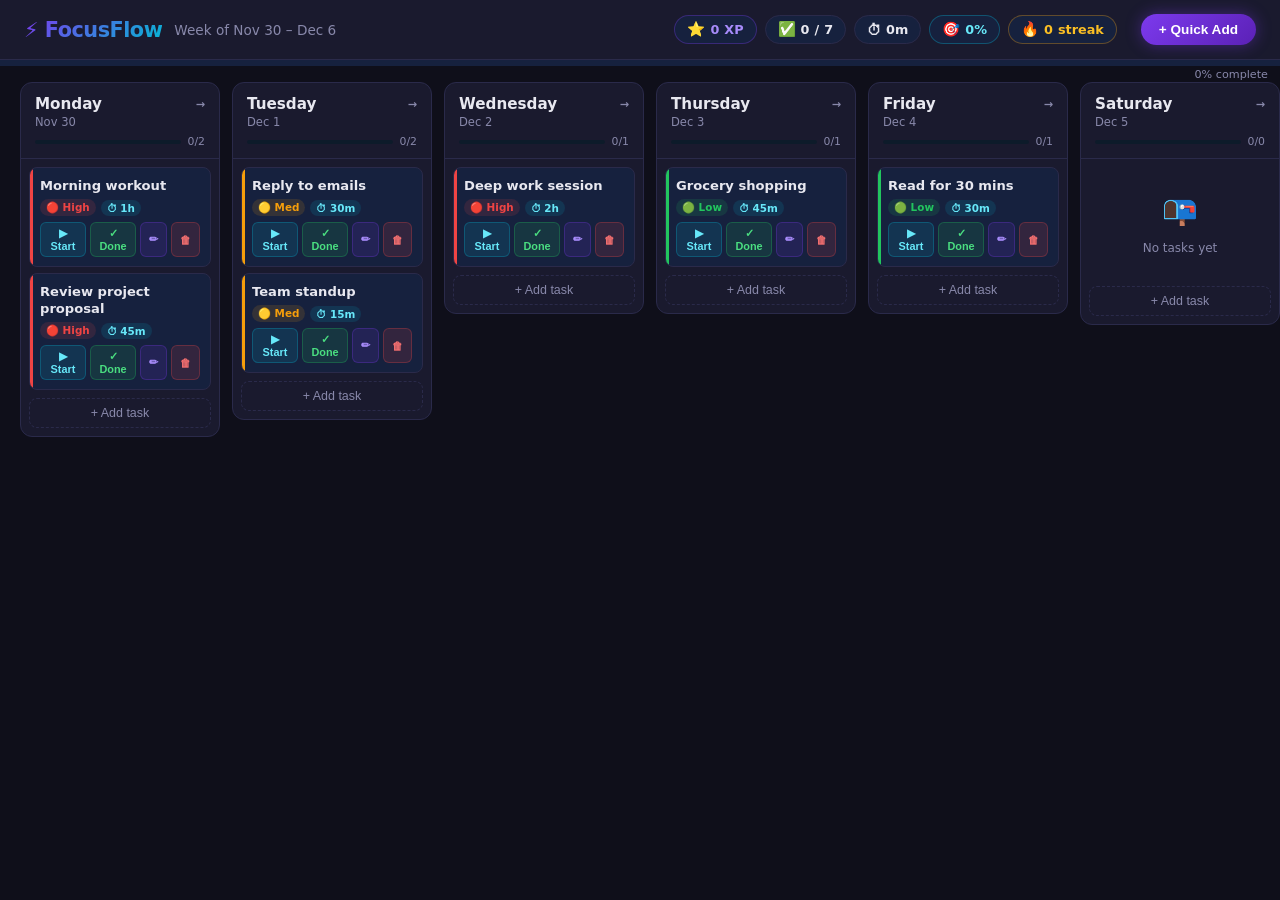
==== organize/index.html @ 524f30cc "Initial commit" ====
<!DOCTYPE html>
<html lang="en">
<head>
  <meta charset="UTF-8" />
  <meta name="viewport" content="width=device-width, initial-scale=1.0" />
  <title>FocusFlow — Weekly Planner</title>
  <link rel="stylesheet" href="styles.css" />
</head>
<body>

  <!-- ===== WEEK VIEW ===== -->
  <div id="app-week" class="view active">

    <!-- Header -->
    <header class="header">
      <div class="header-left">
        <div class="logo">⚡ FocusFlow</div>
        <div class="week-label" id="week-label">This Week</div>
      </div>
      <div class="header-stats">
        <div class="stat-pill xp-pill" title="XP earned this week">
          <span class="stat-icon">⭐</span>
          <span id="total-xp">0</span> XP
        </div>
        <div class="stat-pill" title="Tasks completed">
          <span class="stat-icon">✅</span>
          <span id="tasks-done">0</span>/<span id="tasks-total">0</span>
        </div>
        <div class="stat-pill" title="Time worked">
          <span class="stat-icon">⏱</span>
          <span id="time-worked">0h 0m</span>
        </div>
        <div class="stat-pill completion-pill" title="Completion rate">
          <span class="stat-icon">🎯</span>
          <span id="completion-pct">0%</span>
        </div>
        <div class="stat-pill streak-pill" title="Day streak">
          <span class="stat-icon">🔥</span>
          <span id="streak-count">0</span> streak
        </div>
      </div>
      <button class="btn-add-task header-add" id="btn-open-quick-add">+ Quick Add</button>
    </header>

    <!-- Weekly progress bar -->
    <div class="weekly-progress-bar">
      <div class="weekly-progress-fill" id="weekly-progress-fill"></div>
      <span class="weekly-progress-label" id="weekly-progress-label">0% complete</span>
    </div>

    <!-- Board -->
    <div class="board" id="board">
      <!-- Columns injected by JS -->
    </div>

  </div>

  <!-- ===== DAY VIEW ===== -->
  <div id="app-day" class="view">
    <header class="header day-header">
      <button class="btn-back" id="btn-back">← Week</button>
      <div class="day-title" id="day-title">Monday</div>
      <div class="day-stats">
        <div class="stat-pill"><span class="stat-icon">✅</span><span id="day-done">0</span>/<span id="day-total">0</span></div>
        <div class="stat-pill"><span class="stat-icon">⏱</span><span id="day-time">0h 0m</span></div>
        <div class="stat-pill xp-pill"><span class="stat-icon">⭐</span><span id="day-xp">0</span> XP</div>
      </div>
    </header>

    <div class="day-progress-bar">
      <div class="day-progress-fill" id="day-progress-fill"></div>
      <span class="day-progress-label" id="day-progress-label">0% complete</span>
    </div>

    <div class="day-layout">
      <!-- Time slots -->
      <div class="time-column" id="time-column">
        <!-- injected by JS -->
      </div>
      <!-- Unscheduled tasks -->
      <div class="unscheduled-panel">
        <div class="unscheduled-header">📋 Unscheduled</div>
        <div class="unscheduled-list" id="unscheduled-list"></div>
      </div>
    </div>
  </div>

  <!-- ===== TASK MODAL ===== -->
  <div class="modal-overlay" id="task-modal" style="display:none">
    <div class="modal">
      <div class="modal-header">
        <h2 id="modal-title">New Task</h2>
        <button class="modal-close" id="modal-close">✕</button>
      </div>
      <div class="modal-body">
        <label>Task name</label>
        <input type="text" id="task-name-input" placeholder="What needs to be done?" autocomplete="off" />

        <label>Day</label>
        <select id="task-day-select"></select>

        <label>Priority</label>
        <div class="priority-picker" id="priority-picker">
          <button class="priority-btn" data-priority="high">🔴 High</button>
          <button class="priority-btn" data-priority="medium">🟡 Medium</button>
          <button class="priority-btn" data-priority="low">🟢 Low</button>
        </div>

        <label>Estimated time</label>
        <div class="time-picker">
          <input type="number" id="task-hours" min="0" max="23" value="0" /> h
          <input type="number" id="task-minutes" min="0" max="59" value="30" /> m
        </div>

        <label>Due date <span class="optional">(optional)</span></label>
        <input type="date" id="task-due-date" />

        <label>Notes <span class="optional">(optional)</span></label>
        <textarea id="task-notes" placeholder="Any extra details..."></textarea>
      </div>
      <div class="modal-footer">
        <button class="btn-cancel" id="modal-cancel">Cancel</button>
        <button class="btn-save" id="modal-save">Save Task ✨</button>
      </div>
    </div>
  </div>

  <!-- ===== ACTIVE TIMER WIDGET ===== -->
  <div class="timer-widget" id="timer-widget" style="display:none">
    <div class="timer-task-name" id="timer-task-name">Task name</div>
    <div class="timer-ring-wrap">
      <svg class="timer-ring" viewBox="0 0 100 100">
        <circle class="ring-bg" cx="50" cy="50" r="44"/>
        <circle class="ring-fill" id="ring-fill" cx="50" cy="50" r="44"/>
      </svg>
      <div class="timer-display" id="timer-display">00:00</div>
    </div>
    <div class="timer-controls">
      <button class="timer-btn" id="timer-pause">⏸</button>
      <button class="timer-btn timer-stop" id="timer-stop">⏹ Done</button>
    </div>
  </div>

  <!-- ===== CONFETTI CANVAS ===== -->
  <canvas id="confetti-canvas"></canvas>

  <!-- ===== XP TOAST ===== -->
  <div class="xp-toast" id="xp-toast"></div>

  <script src="app.js"></script>
</body>
</html>
---- organize/styles.css ----
/* ===== RESET & BASE ===== */
*, *::before, *::after { box-sizing: border-box; margin: 0; padding: 0; }

:root {
  --bg: #0f0f1a;
  --surface: #1a1a2e;
  --surface2: #16213e;
  --surface3: #0d1b2a;
  --border: #2a2a4a;
  --text: #e8e8f0;
  --text-muted: #8888aa;
  --accent: #7c3aed;
  --accent-glow: #7c3aed66;
  --accent2: #06b6d4;
  --high: #ef4444;
  --high-bg: #ef444422;
  --medium: #f59e0b;
  --medium-bg: #f59e0b22;
  --low: #22c55e;
  --low-bg: #22c55e22;
  --complete: #22c55e;
  --complete-bg: #22c55e18;
  --radius: 12px;
  --radius-sm: 8px;
  --shadow: 0 4px 24px #00000066;
  --transition: 0.2s ease;
}

html, body {
  height: 100%;
  font-family: 'Segoe UI', system-ui, -apple-system, sans-serif;
  background: var(--bg);
  color: var(--text);
  overflow: hidden;
}

/* ===== VIEWS ===== */
.view { display: none; flex-direction: column; height: 100vh; overflow: hidden; }
.view.active { display: flex; }

/* ===== HEADER ===== */
.header {
  display: flex;
  align-items: center;
  gap: 16px;
  padding: 14px 24px;
  background: var(--surface);
  border-bottom: 1px solid var(--border);
  flex-shrink: 0;
  flex-wrap: wrap;
}

.header-left { display: flex; align-items: center; gap: 12px; }

.logo {
  font-size: 1.3rem;
  font-weight: 800;
  background: linear-gradient(135deg, #7c3aed, #06b6d4);
  -webkit-background-clip: text;
  -webkit-text-fill-color: transparent;
  background-clip: text;
  letter-spacing: -0.5px;
}

.week-label { font-size: 0.85rem; color: var(--text-muted); }

.header-stats {
  display: flex;
  gap: 8px;
  flex-wrap: wrap;
  margin-left: auto;
}

.stat-pill {
  display: flex;
  align-items: center;
  gap: 5px;
  padding: 5px 12px;
  background: var(--surface2);
  border: 1px solid var(--border);
  border-radius: 999px;
  font-size: 0.8rem;
  font-weight: 600;
  color: var(--text);
  white-space: nowrap;
}

.xp-pill { border-color: #7c3aed55; color: #a78bfa; }
.streak-pill { border-color: #f59e0b55; color: #fbbf24; }
.completion-pill { border-color: #06b6d455; color: #67e8f9; }
.stat-icon { font-size: 0.9rem; }

.header-add {
  margin-left: 8px;
  padding: 8px 18px;
  background: linear-gradient(135deg, #7c3aed, #5b21b6);
  color: #fff;
  border: none;
  border-radius: 999px;
  font-size: 0.85rem;
  font-weight: 700;
  cursor: pointer;
  transition: transform var(--transition), box-shadow var(--transition);
  box-shadow: 0 0 16px var(--accent-glow);
}
.header-add:hover { transform: scale(1.05); box-shadow: 0 0 24px var(--accent-glow); }
.header-add:active { transform: scale(0.97); }

/* ===== WEEKLY PROGRESS BAR ===== */
.weekly-progress-bar {
  position: relative;
  height: 6px;
  background: var(--surface2);
  flex-shrink: 0;
  overflow: visible;
}
.weekly-progress-fill {
  height: 100%;
  background: linear-gradient(90deg, #7c3aed, #06b6d4);
  border-radius: 0 3px 3px 0;
  transition: width 0.6s cubic-bezier(0.34, 1.56, 0.64, 1);
  box-shadow: 0 0 12px #7c3aed88;
  width: 0%;
}
.weekly-progress-label {
  position: absolute;
  right: 12px;
  top: 8px;
  font-size: 0.7rem;
  color: var(--text-muted);
}

/* ===== BOARD ===== */
.board {
  display: flex;
  gap: 12px;
  padding: 16px 20px;
  overflow-x: auto;
  overflow-y: hidden;
  flex: 1;
  align-items: flex-start;
}

.board::-webkit-scrollbar { height: 6px; }
.board::-webkit-scrollbar-track { background: transparent; }
.board::-webkit-scrollbar-thumb { background: var(--border); border-radius: 3px; }

/* ===== COLUMN ===== */
.column {
  flex: 0 0 200px;
  min-width: 180px;
  max-width: 220px;
  background: var(--surface);
  border: 1px solid var(--border);
  border-radius: var(--radius);
  display: flex;
  flex-direction: column;
  max-height: calc(100vh - 140px);
  transition: border-color var(--transition);
}

.column.drag-over {
  border-color: var(--accent);
  box-shadow: 0 0 20px var(--accent-glow);
}

.column-header {
  padding: 12px 14px 10px;
  border-bottom: 1px solid var(--border);
  cursor: pointer;
  user-select: none;
  transition: background var(--transition);
  border-radius: var(--radius) var(--radius) 0 0;
  flex-shrink: 0;
}
.column-header:hover { background: var(--surface2); }

.column-day-name {
  font-size: 0.95rem;
  font-weight: 700;
  color: var(--text);
  display: flex;
  align-items: center;
  justify-content: space-between;
}

.column-day-name .day-arrow { font-size: 0.7rem; color: var(--text-muted); }

.column-date {
  font-size: 0.72rem;
  color: var(--text-muted);
  margin-top: 2px;
}

.column-meta {
  display: flex;
  align-items: center;
  gap: 6px;
  margin-top: 6px;
}

.col-progress-bar {
  flex: 1;
  height: 4px;
  background: var(--surface3);
  border-radius: 2px;
  overflow: hidden;
}
.col-progress-fill {
  height: 100%;
  background: linear-gradient(90deg, #7c3aed, #06b6d4);
  border-radius: 2px;
  transition: width 0.5s ease;
}

.col-task-count {
  font-size: 0.68rem;
  color: var(--text-muted);
  white-space: nowrap;
}

.column.today .column-header { background: linear-gradient(135deg, #7c3aed18, #06b6d418); }
.column.today { border-color: #7c3aed66; }
.column.today .column-day-name { color: #a78bfa; }

/* Task list */
.task-list {
  padding: 8px;
  overflow-y: auto;
  flex: 1;
  display: flex;
  flex-direction: column;
  gap: 6px;
  min-height: 60px;
}
.task-list::-webkit-scrollbar { width: 4px; }
.task-list::-webkit-scrollbar-thumb { background: var(--border); border-radius: 2px; }

/* Add task button */
.col-add-btn {
  margin: 0 8px 8px;
  padding: 7px;
  background: transparent;
  border: 1px dashed var(--border);
  border-radius: var(--radius-sm);
  color: var(--text-muted);
  font-size: 0.78rem;
  cursor: pointer;
  transition: all var(--transition);
  flex-shrink: 0;
}
.col-add-btn:hover {
  border-color: var(--accent);
  color: var(--accent);
  background: var(--accent-glow);
}

/* ===== TASK CARD ===== */
.task-card {
  background: var(--surface2);
  border: 1px solid var(--border);
  border-radius: var(--radius-sm);
  padding: 9px 10px;
  cursor: grab;
  transition: transform var(--transition), box-shadow var(--transition), border-color var(--transition), opacity var(--transition);
  position: relative;
  overflow: hidden;
  user-select: none;
}

.task-card::before {
  content: '';
  position: absolute;
  left: 0; top: 0; bottom: 0;
  width: 3px;
  border-radius: 3px 0 0 3px;
}
.task-card[data-priority="high"]::before { background: var(--high); }
.task-card[data-priority="medium"]::before { background: var(--medium); }
.task-card[data-priority="low"]::before { background: var(--low); }

.task-card:hover {
  transform: translateY(-2px);
  box-shadow: 0 6px 20px #00000055;
  border-color: #3a3a5a;
}
.task-card:active { cursor: grabbing; transform: scale(0.97); opacity: 0.85; }

.task-card.dragging { opacity: 0.4; transform: scale(0.95); }

.task-card.completed {
  background: var(--complete-bg);
  border-color: #22c55e44;
  opacity: 0.75;
}
.task-card.completed .task-name { text-decoration: line-through; color: var(--text-muted); }

.task-card.active-timer {
  border-color: #06b6d4;
  box-shadow: 0 0 16px #06b6d444;
  animation: pulse-border 2s infinite;
}

@keyframes pulse-border {
  0%, 100% { box-shadow: 0 0 8px #06b6d444; }
  50% { box-shadow: 0 0 20px #06b6d488; }
}

.task-name {
  font-size: 0.82rem;
  font-weight: 600;
  color: var(--text);
  line-height: 1.3;
  margin-bottom: 5px;
}

.task-meta {
  display: flex;
  align-items: center;
  gap: 5px;
  flex-wrap: wrap;
}

.task-badge {
  font-size: 0.65rem;
  padding: 2px 6px;
  border-radius: 999px;
  font-weight: 600;
}
.badge-high { background: var(--high-bg); color: var(--high); }
.badge-medium { background: var(--medium-bg); color: var(--medium); }
.badge-low { background: var(--low-bg); color: var(--low); }
.badge-time { background: #06b6d422; color: #67e8f9; }

.task-actions {
  display: flex;
  gap: 4px;
  margin-top: 6px;
}

.task-btn {
  flex: 1;
  padding: 4px 6px;
  border: none;
  border-radius: 6px;
  font-size: 0.68rem;
  font-weight: 600;
  cursor: pointer;
  transition: all var(--transition);
}

.btn-start {
  background: #06b6d422;
  color: #67e8f9;
  border: 1px solid #06b6d444;
}
.btn-start:hover { background: #06b6d444; }

.btn-complete {
  background: #22c55e22;
  color: #4ade80;
  border: 1px solid #22c55e44;
}
.btn-complete:hover { background: #22c55e44; }

.btn-edit {
  background: #7c3aed22;
  color: #a78bfa;
  border: 1px solid #7c3aed44;
  flex: 0 0 auto;
  padding: 4px 8px;
}
.btn-edit:hover { background: #7c3aed44; }

.btn-delete {
  background: #ef444422;
  color: #f87171;
  border: 1px solid #ef444444;
  flex: 0 0 auto;
  padding: 4px 8px;
}
.btn-delete:hover { background: #ef444444; }

/* ===== DAY VIEW ===== */
.day-header { gap: 12px; }

.btn-back {
  background: var(--surface2);
  border: 1px solid var(--border);
  color: var(--text);
  padding: 7px 14px;
  border-radius: 999px;
  font-size: 0.82rem;
  font-weight: 600;
  cursor: pointer;
  transition: all var(--transition);
}
.btn-back:hover { border-color: var(--accent); color: var(--accent); }

.day-title {
  font-size: 1.2rem;
  font-weight: 800;
  background: linear-gradient(135deg, #a78bfa, #67e8f9);
  -webkit-background-clip: text;
  -webkit-text-fill-color: transparent;
  background-clip: text;
}

.day-stats { display: flex; gap: 8px; margin-left: auto; flex-wrap: wrap; }

.day-progress-bar {
  position: relative;
  height: 6px;
  background: var(--surface2);
  flex-shrink: 0;
}
.day-progress-fill {
  height: 100%;
  background: linear-gradient(90deg, #7c3aed, #06b6d4);
  transition: width 0.6s cubic-bezier(0.34, 1.56, 0.64, 1);
  box-shadow: 0 0 12px #7c3aed88;
  width: 0%;
}
.day-progress-label {
  position: absolute;
  right: 12px;
  top: 8px;
  font-size: 0.7rem;
  color: var(--text-muted);
}

.day-layout {
  display: flex;
  flex: 1;
  overflow: hidden;
  gap: 0;
}

/* Time column */
.time-column {
  flex: 1;
  overflow-y: auto;
  padding: 12px 16px;
  display: flex;
  flex-direction: column;
  gap: 4px;
}
.time-column::-webkit-scrollbar { width: 4px; }
.time-column::-webkit-scrollbar-thumb { background: var(--border); border-radius: 2px; }

.time-slot {
  display: flex;
  align-items: flex-start;
  gap: 10px;
  min-height: 56px;
  border-radius: var(--radius-sm);
  padding: 4px 6px;
  transition: background var(--transition);
}
.time-slot.drag-over { background: var(--accent-glow); }

.time-label {
  font-size: 0.72rem;
  color: var(--text-muted);
  width: 44px;
  flex-shrink: 0;
  padding-top: 6px;
  font-weight: 600;
}

.slot-content {
  flex: 1;
  min-height: 44px;
  border-radius: var(--radius-sm);
  border: 1px dashed transparent;
  padding: 4px;
  display: flex;
  flex-direction: column;
  gap: 4px;
  transition: border-color var(--transition);
}
.time-slot.drag-over .slot-content { border-color: var(--accent); }

/* Unscheduled panel */
.unscheduled-panel {
  width: 220px;
  flex-shrink: 0;
  background: var(--surface);
  border-left: 1px solid var(--border);
  display: flex;
  flex-direction: column;
  overflow: hidden;
}

.unscheduled-header {
  padding: 14px 16px 10px;
  font-size: 0.85rem;
  font-weight: 700;
  color: var(--text-muted);
  border-bottom: 1px solid var(--border);
  flex-shrink: 0;
}

.unscheduled-list {
  flex: 1;
  overflow-y: auto;
  padding: 8px;
  display: flex;
  flex-direction: column;
  gap: 6px;
  min-height: 60px;
}
.unscheduled-list::-webkit-scrollbar { width: 4px; }
.unscheduled-list::-webkit-scrollbar-thumb { background: var(--border); border-radius: 2px; }

.unscheduled-list.drag-over {
  background: var(--accent-glow);
  border-radius: var(--radius-sm);
}

/* ===== MODAL ===== */
.modal-overlay {
  position: fixed;
  inset: 0;
  background: #00000088;
  backdrop-filter: blur(6px);
  z-index: 100;
  display: flex;
  align-items: center;
  justify-content: center;
  animation: fade-in 0.15s ease;
}

@keyframes fade-in { from { opacity: 0; } to { opacity: 1; } }

.modal {
  background: var(--surface);
  border: 1px solid var(--border);
  border-radius: 16px;
  width: 420px;
  max-width: 95vw;
  box-shadow: var(--shadow);
  animation: slide-up 0.2s cubic-bezier(0.34, 1.56, 0.64, 1);
}

@keyframes slide-up {
  from { transform: translateY(30px) scale(0.95); opacity: 0; }
  to { transform: translateY(0) scale(1); opacity: 1; }
}

.modal-header {
  display: flex;
  align-items: center;
  justify-content: space-between;
  padding: 18px 20px 14px;
  border-bottom: 1px solid var(--border);
}

.modal-header h2 { font-size: 1rem; font-weight: 700; }

.modal-close {
  background: none;
  border: none;
  color: var(--text-muted);
  font-size: 1rem;
  cursor: pointer;
  padding: 4px 8px;
  border-radius: 6px;
  transition: all var(--transition);
}
.modal-close:hover { background: var(--surface2); color: var(--text); }

.modal-body {
  padding: 16px 20px;
  display: flex;
  flex-direction: column;
  gap: 10px;
}

.modal-body label {
  font-size: 0.78rem;
  font-weight: 600;
  color: var(--text-muted);
  text-transform: uppercase;
  letter-spacing: 0.5px;
  margin-bottom: -4px;
}

.modal-body input[type="text"],
.modal-body input[type="date"],
.modal-body select,
.modal-body textarea {
  background: var(--surface2);
  border: 1px solid var(--border);
  border-radius: var(--radius-sm);
  color: var(--text);
  padding: 10px 12px;
  font-size: 0.88rem;
  font-family: inherit;
  outline: none;
  transition: border-color var(--transition);
  width: 100%;
}
.modal-body input[type="text"]:focus,
.modal-body input[type="date"]:focus,
.modal-body select:focus,
.modal-body textarea:focus { border-color: var(--accent); }

/* Style the date picker calendar icon to match theme */
.modal-body input[type="date"]::-webkit-calendar-picker-indicator {
  filter: invert(0.7);
  cursor: pointer;
}

.modal-body textarea { resize: vertical; min-height: 70px; }
.modal-body select { cursor: pointer; }
.optional { font-size: 0.7rem; color: var(--text-muted); text-transform: none; font-weight: 400; }

.priority-picker { display: flex; gap: 8px; }
.priority-btn {
  flex: 1;
  padding: 8px 6px;
  background: var(--surface2);
  border: 1px solid var(--border);
  border-radius: var(--radius-sm);
  color: var(--text-muted);
  font-size: 0.78rem;
  font-weight: 600;
  cursor: pointer;
  transition: all var(--transition);
}
.priority-btn:hover { border-color: #555; color: var(--text); }
.priority-btn.selected[data-priority="high"] { background: var(--high-bg); border-color: var(--high); color: var(--high); }
.priority-btn.selected[data-priority="medium"] { background: var(--medium-bg); border-color: var(--medium); color: var(--medium); }
.priority-btn.selected[data-priority="low"] { background: var(--low-bg); border-color: var(--low); color: var(--low); }

.time-picker {
  display: flex;
  align-items: center;
  gap: 8px;
  font-size: 0.88rem;
  color: var(--text-muted);
}
.time-picker input[type="number"] {
  width: 64px;
  background: var(--surface2);
  border: 1px solid var(--border);
  border-radius: var(--radius-sm);
  color: var(--text);
  padding: 8px 10px;
  font-size: 0.88rem;
  outline: none;
  text-align: center;
}
.time-picker input[type="number"]:focus { border-color: var(--accent); }

.modal-footer {
  display: flex;
  gap: 10px;
  padding: 14px 20px 18px;
  border-top: 1px solid var(--border);
}

.btn-cancel {
  flex: 1;
  padding: 10px;
  background: var(--surface2);
  border: 1px solid var(--border);
  border-radius: var(--radius-sm);
  color: var(--text-muted);
  font-size: 0.85rem;
  font-weight: 600;
  cursor: pointer;
  transition: all var(--transition);
}
.btn-cancel:hover { border-color: #555; color: var(--text); }

.btn-save {
  flex: 2;
  padding: 10px;
  background: linear-gradient(135deg, #7c3aed, #5b21b6);
  border: none;
  border-radius: var(--radius-sm);
  color: #fff;
  font-size: 0.85rem;
  font-weight: 700;
  cursor: pointer;
  transition: all var(--transition);
  box-shadow: 0 0 16px var(--accent-glow);
}
.btn-save:hover { transform: scale(1.02); box-shadow: 0 0 24px var(--accent-glow); }
.btn-save:active { transform: scale(0.98); }

/* ===== TIMER WIDGET ===== */
.timer-widget {
  position: fixed;
  bottom: 24px;
  right: 24px;
  background: var(--surface);
  border: 1px solid #06b6d466;
  border-radius: 16px;
  padding: 16px 20px;
  box-shadow: 0 8px 32px #00000088, 0 0 32px #06b6d422;
  z-index: 90;
  min-width: 200px;
  animation: slide-up 0.3s cubic-bezier(0.34, 1.56, 0.64, 1);
}

.timer-task-name {
  font-size: 0.78rem;
  font-weight: 600;
  color: var(--text-muted);
  text-align: center;
  margin-bottom: 10px;
  max-width: 160px;
  overflow: hidden;
  text-overflow: ellipsis;
  white-space: nowrap;
}

.timer-ring-wrap {
  position: relative;
  width: 90px;
  height: 90px;
  margin: 0 auto 12px;
}

.timer-ring { width: 100%; height: 100%; transform: rotate(-90deg); }

.ring-bg { fill: none; stroke: var(--surface2); stroke-width: 8; }
.ring-fill {
  fill: none;
  stroke: #06b6d4;
  stroke-width: 8;
  stroke-linecap: round;
  stroke-dasharray: 276.46;
  stroke-dashoffset: 0;
  transition: stroke-dashoffset 1s linear;
  filter: drop-shadow(0 0 6px #06b6d4);
}

.timer-display {
  position: absolute;
  inset: 0;
  display: flex;
  align-items: center;
  justify-content: center;
  font-size: 1.2rem;
  font-weight: 800;
  color: #67e8f9;
  font-variant-numeric: tabular-nums;
}

.timer-controls { display: flex; gap: 8px; }

.timer-btn {
  flex: 1;
  padding: 7px;
  background: var(--surface2);
  border: 1px solid var(--border);
  border-radius: var(--radius-sm);
  color: var(--text);
  font-size: 0.78rem;
  font-weight: 600;
  cursor: pointer;
  transition: all var(--transition);
}
.timer-btn:hover { border-color: #06b6d4; color: #67e8f9; }
.timer-stop { background: #22c55e22; border-color: #22c55e44; color: #4ade80; }
.timer-stop:hover { background: #22c55e44; }

/* ===== CONFETTI ===== */
#confetti-canvas {
  position: fixed;
  inset: 0;
  pointer-events: none;
  z-index: 200;
}

/* ===== XP TOAST ===== */
.xp-toast {
  position: fixed;
  top: 80px;
  left: 50%;
  transform: translateX(-50%) translateY(-20px);
  background: linear-gradient(135deg, #7c3aed, #06b6d4);
  color: #fff;
  padding: 10px 24px;
  border-radius: 999px;
  font-size: 0.9rem;
  font-weight: 700;
  pointer-events: none;
  opacity: 0;
  z-index: 300;
  transition: opacity 0.3s, transform 0.3s;
  box-shadow: 0 4px 20px #7c3aed66;
}
.xp-toast.show {
  opacity: 1;
  transform: translateX(-50%) translateY(0);
}

/* ===== EMPTY STATE ===== */
.empty-state {
  text-align: center;
  padding: 20px 10px;
  color: var(--text-muted);
  font-size: 0.75rem;
  line-height: 1.6;
}
.empty-state .empty-icon { font-size: 1.8rem; margin-bottom: 6px; }

/* ===== DUE DATE STYLES ===== */
.due-divider {
  font-size: 0.68rem;
  font-weight: 700;
  color: var(--text-muted);
  text-transform: uppercase;
  letter-spacing: 0.5px;
  padding: 4px 2px 2px;
  border-top: 1px dashed var(--border);
  margin-top: 4px;
}

/* Ghost card — task shown on its due day but assigned elsewhere */
.task-card.due-ghost {
  background: transparent;
  border: 1px dashed #7c3aed66;
  opacity: 0.85;
  cursor: pointer;
}
.task-card.due-ghost:hover {
  border-color: #7c3aed;
  background: #7c3aed0d;
  transform: translateY(-1px);
}
.task-card.due-ghost.overdue {
  border-color: #ef444466;
}
.task-card.due-ghost.overdue:hover { border-color: var(--high); background: #ef44440d; }

.due-ghost-note {
  font-size: 0.65rem;
  color: var(--text-muted);
  margin-top: 4px;
  font-style: italic;
}
.task-card.due-ghost.overdue .due-ghost-note { color: #f87171; }

/* Badge variants for due dates */
.badge-due { background: #7c3aed22; color: #a78bfa; }
.badge-overdue { background: #ef444422; color: #f87171; }
.badge-assigned { background: #06b6d422; color: #67e8f9; }

/* ===== SCROLLBAR GLOBAL ===== */
::-webkit-scrollbar { width: 6px; height: 6px; }
::-webkit-scrollbar-track { background: transparent; }
::-webkit-scrollbar-thumb { background: var(--border); border-radius: 3px; }

/* ===== RESPONSIVE ===== */
@media (max-width: 700px) {
  .board { padding: 10px; gap: 8px; }
  .column { flex: 0 0 160px; min-width: 150px; }
  .header { padding: 10px 14px; }
  .header-stats { gap: 5px; }
  .stat-pill { padding: 4px 8px; font-size: 0.72rem; }
  .unscheduled-panel { width: 170px; }
}
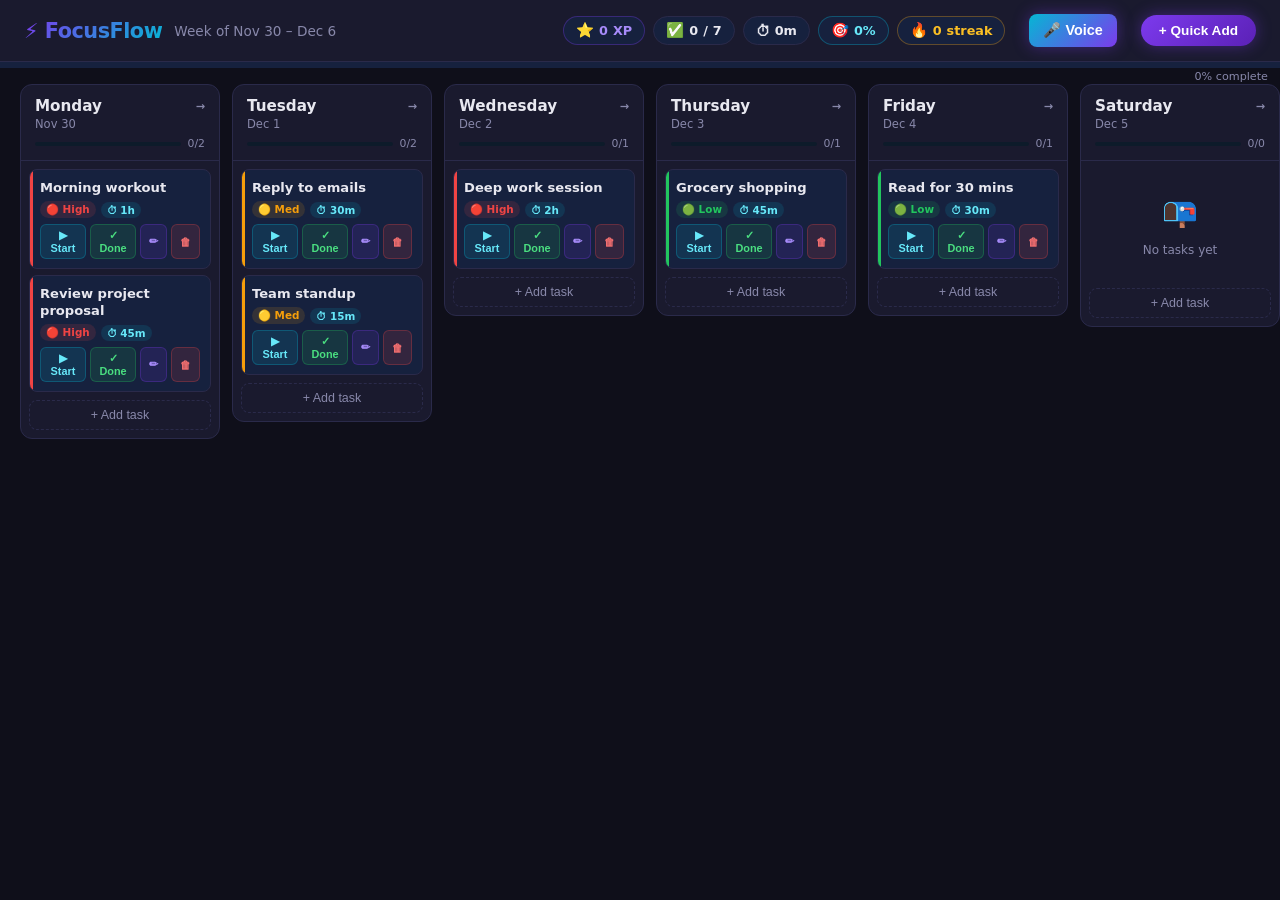
==== commit 97bfd630: "Add voice-to-tasks feature to FocusFlow - Speak (or type) a brain-dump and have it turned into sched" ====
--- a/organize/index.html
+++ b/organize/index.html
@@ -39,6 +39,7 @@
           <span id="streak-count">0</span> streak
         </div>
       </div>
+      <button class="btn-voice header-add" id="btn-open-voice" title="Add tasks by voice">🎤 Voice</button>
       <button class="btn-add-task header-add" id="btn-open-quick-add">+ Quick Add</button>
     </header>
 
@@ -125,6 +126,59 @@
     </div>
   </div>
 
+  <!-- ===== VOICE MODAL ===== -->
+  <div class="modal-overlay" id="voice-modal" style="display:none">
+    <div class="modal voice-modal">
+      <div class="modal-header">
+        <h2>🎤 Talk to add tasks</h2>
+        <button class="modal-close" id="voice-close">✕</button>
+      </div>
+      <div class="modal-body">
+        <p class="voice-hint">Just say what's on your mind — I'll turn it into tasks and drop them on the right days.
+          Try: <em>"Finish my lab report by Wednesday, it's urgent, and go to the gym tomorrow for an hour."</em></p>
+
+        <div class="voice-mic-wrap">
+          <button class="voice-mic" id="voice-mic" aria-label="Start recording">
+            <span class="voice-mic-icon">🎙️</span>
+            <span class="voice-mic-pulse"></span>
+          </button>
+          <div class="voice-status" id="voice-status">Tap the mic and start talking</div>
+        </div>
+
+        <div class="voice-transcript" id="voice-transcript" contenteditable="true"
+             data-placeholder="…or type here if you'd rather not talk"></div>
+
+        <div class="voice-engine-row">
+          <span id="voice-engine-label">Parser: on-device (no key needed)</span>
+          <button class="voice-settings-btn" id="voice-settings-btn" title="Use an LLM instead">⚙ LLM</button>
+        </div>
+
+        <div class="voice-settings" id="voice-settings" style="display:none">
+          <label>LLM endpoint (OpenAI-compatible)</label>
+          <input type="text" id="llm-endpoint" placeholder="https://api.openai.com/v1/chat/completions" />
+          <label>Model</label>
+          <input type="text" id="llm-model" placeholder="gpt-4o-mini" />
+          <label>API key <span class="optional">(stored only in your browser)</span></label>
+          <input type="password" id="llm-key" placeholder="sk-…" autocomplete="off" />
+          <div class="voice-settings-actions">
+            <button class="btn-cancel" id="llm-clear">Use on-device</button>
+            <button class="btn-save" id="llm-save">Save LLM</button>
+          </div>
+        </div>
+
+        <div class="voice-review" id="voice-review" style="display:none">
+          <div class="voice-review-title">Review &amp; edit before adding</div>
+          <div class="voice-review-list" id="voice-review-list"></div>
+        </div>
+      </div>
+      <div class="modal-footer">
+        <button class="btn-cancel" id="voice-cancel">Cancel</button>
+        <button class="btn-save" id="voice-parse">Parse ✨</button>
+        <button class="btn-save" id="voice-add" style="display:none">Add tasks ✅</button>
+      </div>
+    </div>
+  </div>
+
   <!-- ===== ACTIVE TIMER WIDGET ===== -->
   <div class="timer-widget" id="timer-widget" style="display:none">
     <div class="timer-task-name" id="timer-task-name">Task name</div>
@@ -148,5 +202,7 @@
   <div class="xp-toast" id="xp-toast"></div>
 
   <script src="app.js"></script>
+  <script src="voice-parser.js"></script>
+  <script src="voice.js"></script>
 </body>
 </html>
--- a/organize/styles.css
+++ b/organize/styles.css
@@ -866,3 +866,92 @@
   .stat-pill { padding: 4px 8px; font-size: 0.72rem; }
   .unscheduled-panel { width: 170px; }
 }
+
+/* ===== VOICE FEATURE ===== */
+.btn-voice {
+  background: linear-gradient(135deg, #06b6d4, #7c3aed);
+  color: #fff; border: none; border-radius: var(--radius-sm);
+  padding: 8px 14px; font-weight: 700; cursor: pointer; font-size: .9rem;
+  transition: transform var(--transition), box-shadow var(--transition);
+}
+.btn-voice:hover { transform: translateY(-1px); box-shadow: 0 6px 18px #06b6d455; }
+
+.voice-modal { max-width: 560px; }
+.voice-hint { color: var(--text-muted); font-size: .9rem; margin-bottom: 18px; line-height: 1.5; }
+.voice-hint em { color: var(--accent2); font-style: italic; }
+
+.voice-mic-wrap { display: flex; flex-direction: column; align-items: center; gap: 12px; margin: 8px 0 18px; }
+.voice-mic {
+  position: relative; width: 84px; height: 84px; border-radius: 50%;
+  border: none; cursor: pointer; font-size: 2rem;
+  background: radial-gradient(circle at 30% 30%, #2a2a4a, #16213e);
+  box-shadow: inset 0 0 0 2px var(--border); transition: transform var(--transition);
+  display: grid; place-items: center;
+}
+.voice-mic:hover { transform: scale(1.05); }
+.voice-mic-icon { position: relative; z-index: 2; }
+.voice-mic-pulse { position: absolute; inset: 0; border-radius: 50%; }
+.voice-mic.recording { box-shadow: inset 0 0 0 2px #ef4444, 0 0 30px #ef444466; }
+.voice-mic.recording .voice-mic-pulse {
+  border: 2px solid #ef4444; animation: micpulse 1.4s ease-out infinite;
+}
+@keyframes micpulse {
+  0% { transform: scale(1); opacity: .7; }
+  100% { transform: scale(1.8); opacity: 0; }
+}
+.voice-status { color: var(--text-muted); font-size: .88rem; min-height: 1.2em; text-align: center; }
+
+.voice-transcript {
+  min-height: 64px; border: 1px solid var(--border); border-radius: var(--radius-sm);
+  background: var(--surface3); padding: 12px 14px; color: var(--text); font-size: .95rem;
+  line-height: 1.5; outline: none; transition: border-color var(--transition);
+}
+.voice-transcript:focus { border-color: var(--accent2); }
+.voice-transcript:empty::before { content: attr(data-placeholder); color: var(--text-muted); }
+
+.voice-engine-row {
+  display: flex; align-items: center; justify-content: space-between;
+  margin-top: 12px; font-size: .8rem; color: var(--text-muted);
+}
+.voice-settings-btn {
+  background: var(--surface2); border: 1px solid var(--border); color: var(--text-muted);
+  border-radius: var(--radius-sm); padding: 4px 10px; cursor: pointer; font-size: .8rem;
+}
+.voice-settings-btn:hover { color: var(--text); border-color: var(--accent2); }
+
+.voice-settings {
+  margin-top: 12px; padding: 14px; background: var(--surface3);
+  border: 1px solid var(--border); border-radius: var(--radius-sm);
+}
+.voice-settings label { display: block; font-size: .78rem; color: var(--text-muted); margin: 8px 0 4px; }
+.voice-settings input {
+  width: 100%; padding: 8px 10px; background: var(--surface); border: 1px solid var(--border);
+  border-radius: 6px; color: var(--text); font-size: .85rem;
+}
+.voice-settings-actions { display: flex; gap: 8px; justify-content: flex-end; margin-top: 12px; }
+
+.voice-review { margin-top: 18px; }
+.voice-review-title { font-weight: 700; margin-bottom: 10px; font-size: .95rem; }
+.voice-review-list { display: flex; flex-direction: column; gap: 8px; max-height: 260px; overflow-y: auto; }
+.vr-row {
+  background: var(--surface3); border: 1px solid var(--border); border-radius: var(--radius-sm);
+  padding: 10px; display: flex; flex-direction: column; gap: 8px;
+}
+.vr-name {
+  width: 100%; background: var(--surface); border: 1px solid var(--border); border-radius: 6px;
+  color: var(--text); padding: 7px 10px; font-size: .9rem; font-weight: 600;
+}
+.vr-controls { display: flex; align-items: center; gap: 8px; flex-wrap: wrap; }
+.vr-controls select {
+  background: var(--surface); border: 1px solid var(--border); border-radius: 6px;
+  color: var(--text); padding: 5px 8px; font-size: .8rem; cursor: pointer;
+}
+.vr-prio-high { border-color: var(--high) !important; color: var(--high) !important; }
+.vr-prio-medium { border-color: var(--medium) !important; color: var(--medium) !important; }
+.vr-prio-low { border-color: var(--low) !important; color: var(--low) !important; }
+.vr-est { font-size: .78rem; color: var(--text-muted); margin-left: auto; }
+.vr-del {
+  background: transparent; border: none; color: var(--text-muted); cursor: pointer;
+  font-size: .9rem; padding: 4px 6px; border-radius: 6px;
+}
+.vr-del:hover { color: var(--high); background: var(--high-bg); }
